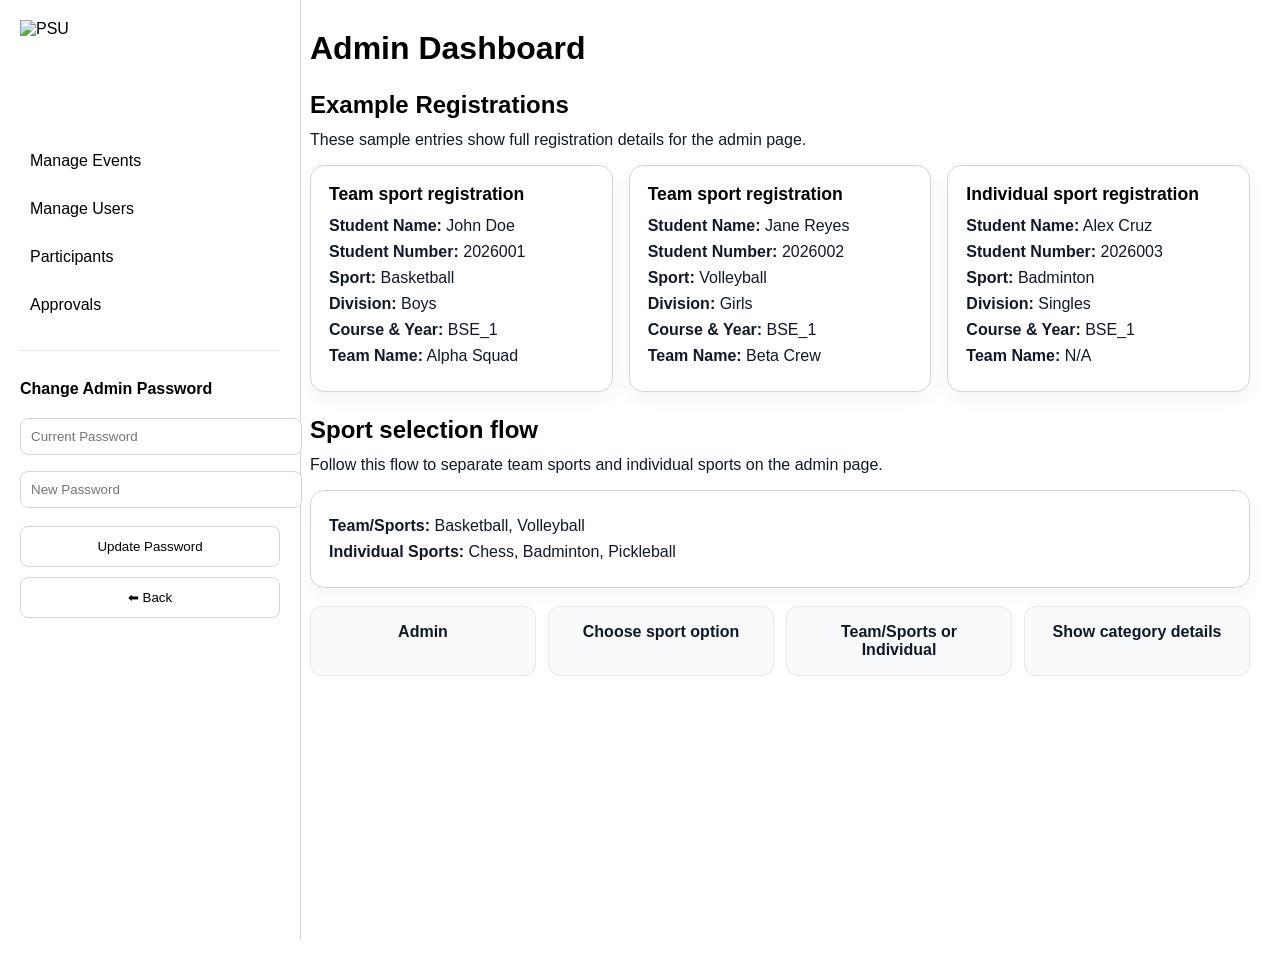
==== intramurals-system/admin-dashboard.html @ 33b6f913 "Enhance admin dashboard with user management and password change features; update login page title a" ====
<!DOCTYPE html>
<html lang="en">
<head>
    <title>Admin Dashboard</title>
    <link rel="stylesheet" href="css/admin-dashboard.css">
</head>
<body>
    <div class="sidebar">
        <img src="pictures/images-removebg-preview.png" alt="PSU" width="100" height="100">

        <a href="manage-events.html">Manage Events</a>
        <a href="manage-users.html">Manage Users</a>
        <a href="participants.html">Participants</a>
        <a href="approvals.html">Approvals</a>

        <div class="settings">
            <h2>Change Admin Password</h2>
            <input type="password" id="currentPass" placeholder="Current Password">
            <input type="password" id="newPass" placeholder="New Password">
            <button onclick="changePassword()">Update Password</button>
        </div>
        <button class="back-btn" onclick="goBack()">⬅ Back</button>
    </div>

    <div class="main-content">
        <h1>Admin Dashboard</h1>

        <section class="examples-section">
            <h2>Example Registrations</h2>
            <p>These sample entries show full registration details for the admin page.</p>
            <div class="example-grid">
                <div class="example-card">
                    <h3>Team sport registration</h3>
                    <p><strong>Student Name:</strong> John Doe</p>
                    <p><strong>Student Number:</strong> 2026001</p>
                    <p><strong>Sport:</strong> Basketball</p>
                    <p><strong>Division:</strong> Boys</p>
                    <p><strong>Course & Year:</strong> BSE_1</p>
                    <p><strong>Team Name:</strong> Alpha Squad</p>
                </div>
                <div class="example-card">
                    <h3>Team sport registration</h3>
                    <p><strong>Student Name:</strong> Jane Reyes</p>
                    <p><strong>Student Number:</strong> 2026002</p>
                    <p><strong>Sport:</strong> Volleyball</p>
                    <p><strong>Division:</strong> Girls</p>
                    <p><strong>Course & Year:</strong> BSE_1</p>
                    <p><strong>Team Name:</strong> Beta Crew</p>
                </div>
                <div class="example-card">
                    <h3>Individual sport registration</h3>
                    <p><strong>Student Name:</strong> Alex Cruz</p>
                    <p><strong>Student Number:</strong> 2026003</p>
                    <p><strong>Sport:</strong> Badminton</p>
                    <p><strong>Division:</strong> Singles</p>
                    <p><strong>Course & Year:</strong> BSE_1</p>
                    <p><strong>Team Name:</strong> N/A</p>
                </div>
            </div>
        </section>

        <section class="flow-section">
            <h2>Sport selection flow</h2>
            <p>Follow this flow to separate team sports and individual sports on the admin page.</p>
            <div class="flow-card">
                <p><strong>Team/Sports:</strong> Basketball, Volleyball</p>
                <p><strong>Individual Sports:</strong> Chess, Badminton, Pickleball</p>
            </div>
            <div class="flow-chart">
                <div class="flow-step">Admin</div>
                <div class="flow-step">Choose sport option</div>
                <div class="flow-step">Team/Sports or Individual</div>
                <div class="flow-step">Show category details</div>
            </div>
        </section>
    </div>

    <script src="js/admin.js"></script>
</body>
</html>
---- intramurals-system/css/admin-dashboard.css ----
body {
    margin: 0;
    font-family: Arial, sans-serif;
    background: #ffffff;
    color: #000000;
}

.sidebar {
    width: 260px;
    height: 100vh;
    background: #ffffff;
    color: #000000;
    padding: 20px;
    position: fixed;
    border-right: 1px solid #d1d5db;
}

.sidebar img {
    display: block;
    margin-bottom: 20px;
}

.sidebar a {
    display: block;
    color: #000000;
    text-decoration: none;
    padding: 12px 10px;
    margin: 6px 0;
    border-radius: 8px;
    transition: background 0.2s ease;
}

.sidebar a:hover {
    background: #f3f4f6;
}

.settings {
    margin-top: 24px;
    padding-top: 16px;
    border-top: 1px solid #e5e7eb;
}

.settings h2 {
    font-size: 1rem;
    margin-bottom: 12px;
}

.settings input {
    width: 100%;
    padding: 10px;
    margin: 8px 0;
    border: 1px solid #d1d5db;
    border-radius: 8px;
    background: #ffffff;
    color: #000000;
}

.settings button,
.back-btn {
    width: 100%;
    padding: 12px;
    margin-top: 10px;
    border: 1px solid #d1d5db;
    border-radius: 8px;
    background: #ffffff;
    color: #000000;
    cursor: pointer;
    transition: background 0.2s ease;
}

.settings button:hover,
.back-btn:hover {
    background: #f3f4f6;
}

.main-content {
    margin-left: 280px;
    padding: 30px;
    min-height: 100vh;
    background: #ffffff;
    color: #000000;
}

.main-content h1 {
    margin-top: 0;
    font-size: 2rem;
}

.examples-section,
.flow-section {
    margin-top: 24px;
}

.examples-section h2,
.flow-section h2 {
    font-size: 1.5rem;
    margin-bottom: 12px;
}

.examples-section p,
.flow-section p {
    margin: 0 0 16px;
    color: #111827;
}

.example-grid {
    display: grid;
    grid-template-columns: repeat(auto-fit, minmax(260px, 1fr));
    gap: 16px;
}

.example-card,
.flow-card {
    background: #ffffff;
    border: 1px solid #d1d5db;
    border-radius: 14px;
    padding: 18px;
    box-shadow: 0 8px 20px rgba(0, 0, 0, 0.04);
}

.example-card h3 {
    margin-top: 0;
    margin-bottom: 12px;
    font-size: 1.1rem;
}

.example-card p,
.flow-card p {
    margin: 8px 0;
    color: #111827;
}

.flow-chart {
    display: grid;
    grid-template-columns: repeat(4, 1fr);
    gap: 12px;
    margin-top: 18px;
}

.flow-step {
    background: #f9fafb;
    border: 1px solid #e5e7eb;
    border-radius: 12px;
    padding: 16px;
    text-align: center;
    color: #111827;
    font-weight: 600;
}

.example-note {
    margin: 16px 0 0;
    color: #000000;
    background: #f9fafb;
    padding: 10px 12px;
    border-radius: 6px;
    border: 1px solid #d1d5db;
    font-size: 0.95rem;
}
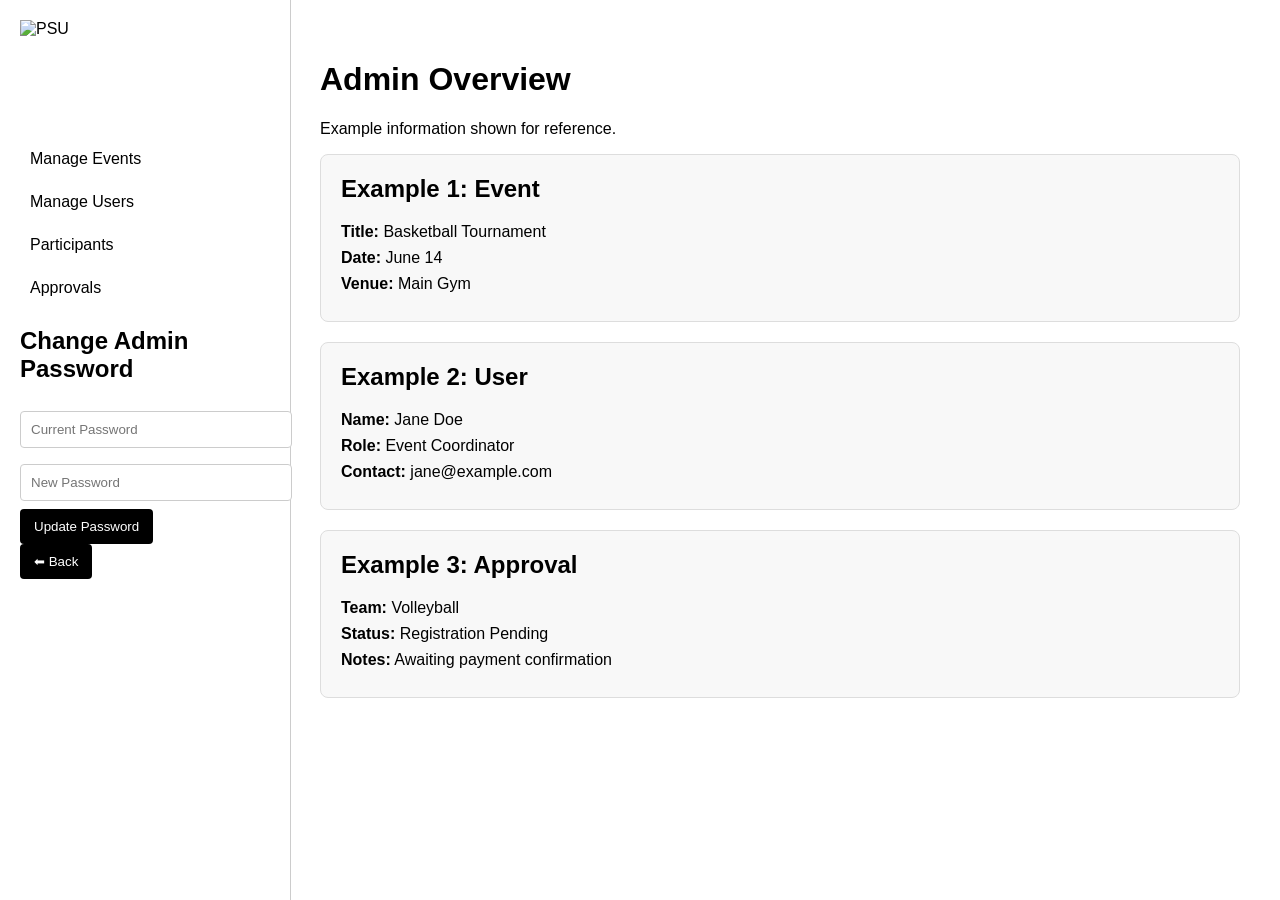
==== commit 043fc60d: "Add admin overview section and enhance sidebar styles" ====
--- a/intramurals-system/admin-dashboard.html
+++ b/intramurals-system/admin-dashboard.html
@@ -6,75 +6,74 @@
 </head>
 <body>
     <div class="sidebar">
-        <img src="pictures/images-removebg-preview.png" alt="PSU" width="100" height="100">
+        <img src="pictures/images-removebg-preview.png" alt="PSU" width="100"height="100"> 
 
-        <a href="manage-events.html">Manage Events</a>
-        <a href="manage-users.html">Manage Users</a>
-        <a href="participants.html">Participants</a>
-        <a href="approvals.html">Approvals</a>
+        
 
-        <div class="settings">
-            <h2>Change Admin Password</h2>
-            <input type="password" id="currentPass" placeholder="Current Password">
-            <input type="password" id="newPass" placeholder="New Password">
-            <button onclick="changePassword()">Update Password</button>
-        </div>
-        <button class="back-btn" onclick="goBack()">⬅ Back</button>
+<a href="manage-events.html">
+Manage Events
+</a>
+
+<a href="manage-users.html">
+Manage Users
+</a>
+
+<a href="participants.html">
+Participants
+</a>
+
+<a href="approvals.html">
+Approvals
+</a>
+
+<div class="settings">
+
+<h2>Change Admin Password</h2>
+
+<input type="password"
+       id="currentPass"
+       placeholder="Current Password">
+
+<input type="password"
+       id="newPass"
+       placeholder="New Password">
+
+<button onclick="changePassword()">
+    Update Password
+</button>
+
+</div>
+<button class="back-btn" onclick="goBack()">
+⬅ Back
+</button>
+</div>
+
+<div class="content">
+    <h1>Admin Overview</h1>
+    <p>Example information shown for reference.</p>
+
+    <div class="info-card">
+        <h2>Example 1: Event</h2>
+        <p><strong>Title:</strong> Basketball Tournament</p>
+        <p><strong>Date:</strong> June 14</p>
+        <p><strong>Venue:</strong> Main Gym</p>
     </div>
 
-    <div class="main-content">
-        <h1>Admin Dashboard</h1>
-
-        <section class="examples-section">
-            <h2>Example Registrations</h2>
-            <p>These sample entries show full registration details for the admin page.</p>
-            <div class="example-grid">
-                <div class="example-card">
-                    <h3>Team sport registration</h3>
-                    <p><strong>Student Name:</strong> John Doe</p>
-                    <p><strong>Student Number:</strong> 2026001</p>
-                    <p><strong>Sport:</strong> Basketball</p>
-                    <p><strong>Division:</strong> Boys</p>
-                    <p><strong>Course & Year:</strong> BSE_1</p>
-                    <p><strong>Team Name:</strong> Alpha Squad</p>
-                </div>
-                <div class="example-card">
-                    <h3>Team sport registration</h3>
-                    <p><strong>Student Name:</strong> Jane Reyes</p>
-                    <p><strong>Student Number:</strong> 2026002</p>
-                    <p><strong>Sport:</strong> Volleyball</p>
-                    <p><strong>Division:</strong> Girls</p>
-                    <p><strong>Course & Year:</strong> BSE_1</p>
-                    <p><strong>Team Name:</strong> Beta Crew</p>
-                </div>
-                <div class="example-card">
-                    <h3>Individual sport registration</h3>
-                    <p><strong>Student Name:</strong> Alex Cruz</p>
-                    <p><strong>Student Number:</strong> 2026003</p>
-                    <p><strong>Sport:</strong> Badminton</p>
-                    <p><strong>Division:</strong> Singles</p>
-                    <p><strong>Course & Year:</strong> BSE_1</p>
-                    <p><strong>Team Name:</strong> N/A</p>
-                </div>
-            </div>
-        </section>
-
-        <section class="flow-section">
-            <h2>Sport selection flow</h2>
-            <p>Follow this flow to separate team sports and individual sports on the admin page.</p>
-            <div class="flow-card">
-                <p><strong>Team/Sports:</strong> Basketball, Volleyball</p>
-                <p><strong>Individual Sports:</strong> Chess, Badminton, Pickleball</p>
-            </div>
-            <div class="flow-chart">
-                <div class="flow-step">Admin</div>
-                <div class="flow-step">Choose sport option</div>
-                <div class="flow-step">Team/Sports or Individual</div>
-                <div class="flow-step">Show category details</div>
-            </div>
-        </section>
+    <div class="info-card">
+        <h2>Example 2: User</h2>
+        <p><strong>Name:</strong> Jane Doe</p>
+        <p><strong>Role:</strong> Event Coordinator</p>
+        <p><strong>Contact:</strong> jane@example.com</p>
     </div>
 
-    <script src="js/admin.js"></script>
+    <div class="info-card">
+        <h2>Example 3: Approval</h2>
+        <p><strong>Team:</strong> Volleyball</p>
+        <p><strong>Status:</strong> Registration Pending</p>
+        <p><strong>Notes:</strong> Awaiting payment confirmation</p>
+    </div>
+</div>
+
+<script src="js/admin.js"></script>
 </body>
 </html>
--- a/intramurals-system/css/admin-dashboard.css
+++ b/intramurals-system/css/admin-dashboard.css
@@ -1,18 +1,19 @@
+
 body {
     margin: 0;
     font-family: Arial, sans-serif;
-    background: #ffffff;
-    color: #000000;
+    background: white;
+    color: black;
 }
 
 .sidebar {
-    width: 260px;
+    width: 250px;
     height: 100vh;
     background: #ffffff;
-    color: #000000;
+    color: black;
     padding: 20px;
     position: fixed;
-    border-right: 1px solid #d1d5db;
+    border-right: 1px solid #ccc;
 }
 
 .sidebar img {
@@ -22,137 +23,63 @@
 
 .sidebar a {
     display: block;
-    color: #000000;
+    color: black;
     text-decoration: none;
-    padding: 12px 10px;
-    margin: 6px 0;
-    border-radius: 8px;
-    transition: background 0.2s ease;
+    padding: 10px;
+    margin: 5px 0;
+    border-radius: 4px;
 }
 
 .sidebar a:hover {
-    background: #f3f4f6;
+    background: #f0f0f0;
 }
 
 .settings {
-    margin-top: 24px;
-    padding-top: 16px;
-    border-top: 1px solid #e5e7eb;
-}
-
-.settings h2 {
-    font-size: 1rem;
-    margin-bottom: 12px;
+    margin-top: 20px;
 }
 
 .settings input {
     width: 100%;
     padding: 10px;
     margin: 8px 0;
-    border: 1px solid #d1d5db;
-    border-radius: 8px;
-    background: #ffffff;
-    color: #000000;
+    border: 1px solid #ccc;
+    border-radius: 4px;
+    color: black;
+    background: #fff;
 }
 
 .settings button,
 .back-btn {
-    width: 100%;
-    padding: 12px;
-    margin-top: 10px;
-    border: 1px solid #d1d5db;
-    border-radius: 8px;
-    background: #ffffff;
-    color: #000000;
+    background: #000;
+    color: #fff;
+    border: none;
+    padding: 10px 14px;
+    border-radius: 4px;
     cursor: pointer;
-    transition: background 0.2s ease;
 }
 
 .settings button:hover,
 .back-btn:hover {
-    background: #f3f4f6;
+    opacity: 0.9;
 }
 
-.main-content {
+.content {
     margin-left: 280px;
-    padding: 30px;
-    min-height: 100vh;
-    background: #ffffff;
-    color: #000000;
+    padding: 40px;
 }
 
-.main-content h1 {
-    margin-top: 0;
-    font-size: 2rem;
+.info-card {
+    background: #f8f8f8;
+    border: 1px solid #ddd;
+    border-radius: 8px;
+    padding: 20px;
+    margin-bottom: 20px;
 }
 
-.examples-section,
-.flow-section {
-    margin-top: 24px;
+.info-card h2 {
+    margin-top: 0;
 }
 
-.examples-section h2,
-.flow-section h2 {
-    font-size: 1.5rem;
-    margin-bottom: 12px;
+.info-card p {
+    margin: 8px 0;
 }
-
-.examples-section p,
-.flow-section p {
-    margin: 0 0 16px;
-    color: #111827;
-}
-
-.example-grid {
-    display: grid;
-    grid-template-columns: repeat(auto-fit, minmax(260px, 1fr));
-    gap: 16px;
-}
-
-.example-card,
-.flow-card {
-    background: #ffffff;
-    border: 1px solid #d1d5db;
-    border-radius: 14px;
-    padding: 18px;
-    box-shadow: 0 8px 20px rgba(0, 0, 0, 0.04);
-}
-
-.example-card h3 {
-    margin-top: 0;
-    margin-bottom: 12px;
-    font-size: 1.1rem;
-}
-
-.example-card p,
-.flow-card p {
-    margin: 8px 0;
-    color: #111827;
-}
-
-.flow-chart {
-    display: grid;
-    grid-template-columns: repeat(4, 1fr);
-    gap: 12px;
-    margin-top: 18px;
-}
-
-.flow-step {
-    background: #f9fafb;
-    border: 1px solid #e5e7eb;
-    border-radius: 12px;
-    padding: 16px;
-    text-align: center;
-    color: #111827;
-    font-weight: 600;
-}
-
-.example-note {
-    margin: 16px 0 0;
-    color: #000000;
-    background: #f9fafb;
-    padding: 10px 12px;
-    border-radius: 6px;
-    border: 1px solid #d1d5db;
-    font-size: 0.95rem;
-}
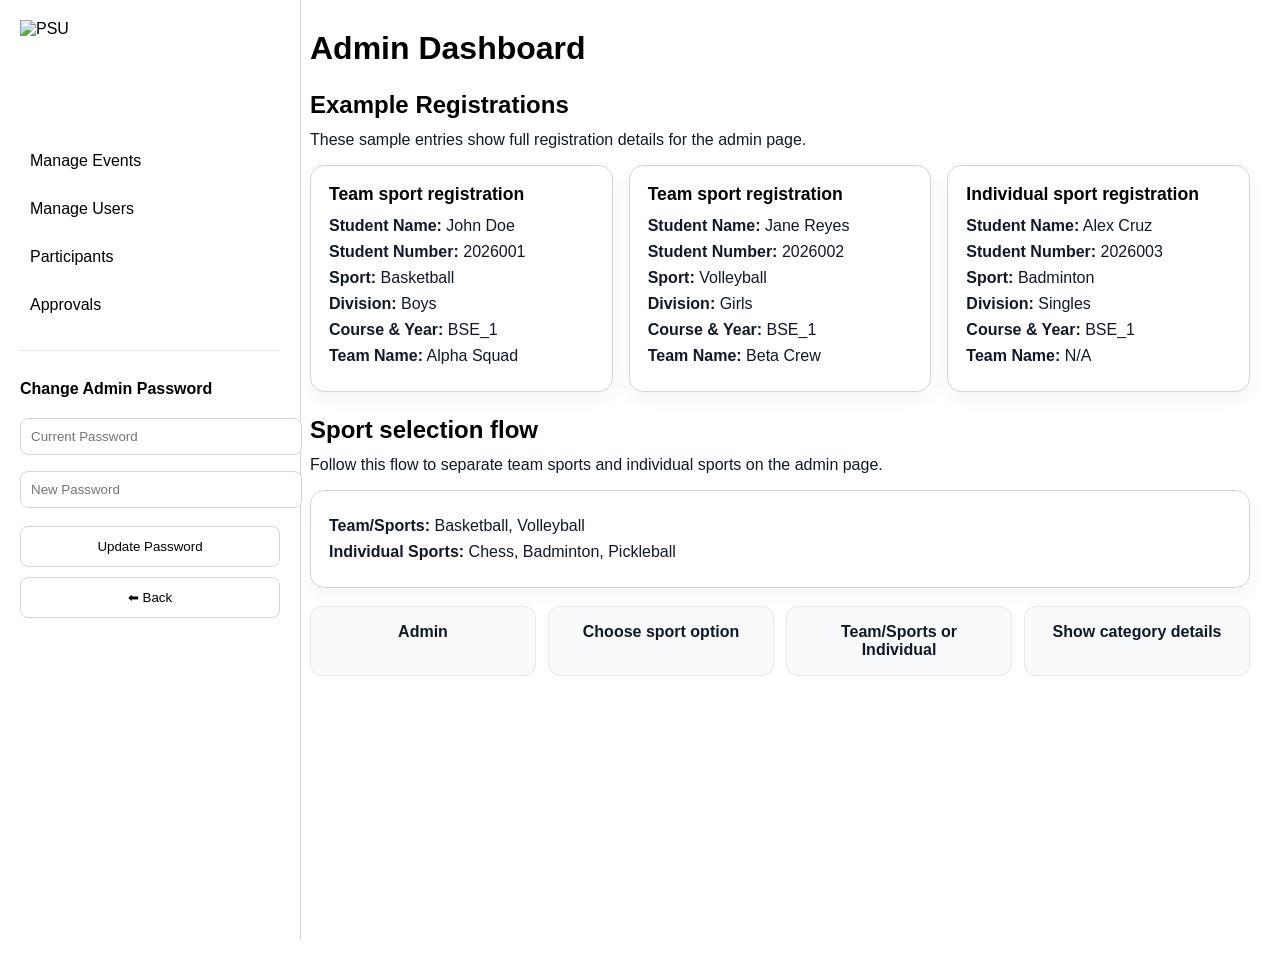
==== commit c23f3433: "merge conflict" ====
--- a/intramurals-system/admin-dashboard.html
+++ b/intramurals-system/admin-dashboard.html
@@ -6,74 +6,75 @@
 </head>
 <body>
     <div class="sidebar">
-        <img src="pictures/images-removebg-preview.png" alt="PSU" width="100"height="100"> 
+        <img src="pictures/images-removebg-preview.png" alt="PSU" width="100" height="100">
 
-        
+        <a href="manage-events.html">Manage Events</a>
+        <a href="manage-users.html">Manage Users</a>
+        <a href="participants.html">Participants</a>
+        <a href="approvals.html">Approvals</a>
 
-<a href="manage-events.html">
-Manage Events
-</a>
-
-<a href="manage-users.html">
-Manage Users
-</a>
-
-<a href="participants.html">
-Participants
-</a>
-
-<a href="approvals.html">
-Approvals
-</a>
-
-<div class="settings">
-
-<h2>Change Admin Password</h2>
-
-<input type="password"
-       id="currentPass"
-       placeholder="Current Password">
-
-<input type="password"
-       id="newPass"
-       placeholder="New Password">
-
-<button onclick="changePassword()">
-    Update Password
-</button>
-
-</div>
-<button class="back-btn" onclick="goBack()">
-⬅ Back
-</button>
-</div>
-
-<div class="content">
-    <h1>Admin Overview</h1>
-    <p>Example information shown for reference.</p>
-
-    <div class="info-card">
-        <h2>Example 1: Event</h2>
-        <p><strong>Title:</strong> Basketball Tournament</p>
-        <p><strong>Date:</strong> June 14</p>
-        <p><strong>Venue:</strong> Main Gym</p>
+        <div class="settings">
+            <h2>Change Admin Password</h2>
+            <input type="password" id="currentPass" placeholder="Current Password">
+            <input type="password" id="newPass" placeholder="New Password">
+            <button onclick="changePassword()">Update Password</button>
+        </div>
+        <button class="back-btn" onclick="goBack()">⬅ Back</button>
     </div>
 
-    <div class="info-card">
-        <h2>Example 2: User</h2>
-        <p><strong>Name:</strong> Jane Doe</p>
-        <p><strong>Role:</strong> Event Coordinator</p>
-        <p><strong>Contact:</strong> jane@example.com</p>
+    <div class="main-content">
+        <h1>Admin Dashboard</h1>
+
+        <section class="examples-section">
+            <h2>Example Registrations</h2>
+            <p>These sample entries show full registration details for the admin page.</p>
+            <div class="example-grid">
+                <div class="example-card">
+                    <h3>Team sport registration</h3>
+                    <p><strong>Student Name:</strong> John Doe</p>
+                    <p><strong>Student Number:</strong> 2026001</p>
+                    <p><strong>Sport:</strong> Basketball</p>
+                    <p><strong>Division:</strong> Boys</p>
+                    <p><strong>Course & Year:</strong> BSE_1</p>
+                    <p><strong>Team Name:</strong> Alpha Squad</p>
+                </div>
+                <div class="example-card">
+                    <h3>Team sport registration</h3>
+                    <p><strong>Student Name:</strong> Jane Reyes</p>
+                    <p><strong>Student Number:</strong> 2026002</p>
+                    <p><strong>Sport:</strong> Volleyball</p>
+                    <p><strong>Division:</strong> Girls</p>
+                    <p><strong>Course & Year:</strong> BSE_1</p>
+                    <p><strong>Team Name:</strong> Beta Crew</p>
+                </div>
+                <div class="example-card">
+                    <h3>Individual sport registration</h3>
+                    <p><strong>Student Name:</strong> Alex Cruz</p>
+                    <p><strong>Student Number:</strong> 2026003</p>
+                    <p><strong>Sport:</strong> Badminton</p>
+                    <p><strong>Division:</strong> Singles</p>
+                    <p><strong>Course & Year:</strong> BSE_1</p>
+                    <p><strong>Team Name:</strong> N/A</p>
+                </div>
+            </div>
+        </section>
+
+        <section class="flow-section">
+            <h2>Sport selection flow</h2>
+            <p>Follow this flow to separate team sports and individual sports on the admin page.</p>
+            <div class="flow-card">
+                <p><strong>Team/Sports:</strong> Basketball, Volleyball</p>
+                <p><strong>Individual Sports:</strong> Chess, Badminton, Pickleball</p>
+            </div>
+            <div class="flow-chart">
+                <div class="flow-step">Admin</div>
+                <div class="flow-step">Choose sport option</div>
+                <div class="flow-step">Team/Sports or Individual</div>
+                <div class="flow-step">Show category details</div>
+            </div>
+        </section>
     </div>
 
-    <div class="info-card">
-        <h2>Example 3: Approval</h2>
-        <p><strong>Team:</strong> Volleyball</p>
-        <p><strong>Status:</strong> Registration Pending</p>
-        <p><strong>Notes:</strong> Awaiting payment confirmation</p>
-    </div>
-</div>
-
-<script src="js/admin.js"></script>
+    <script src="js/admin.js"></script>
 </body>
 </html>
--- a/intramurals-system/css/admin-dashboard.css
+++ b/intramurals-system/css/admin-dashboard.css
@@ -1,19 +1,18 @@
-
 body {
     margin: 0;
     font-family: Arial, sans-serif;
-    background: white;
-    color: black;
+    background: #ffffff;
+    color: #000000;
 }
 
 .sidebar {
-    width: 250px;
+    width: 260px;
     height: 100vh;
     background: #ffffff;
-    color: black;
+    color: #000000;
     padding: 20px;
     position: fixed;
-    border-right: 1px solid #ccc;
+    border-right: 1px solid #d1d5db;
 }
 
 .sidebar img {
@@ -23,63 +22,138 @@
 
 .sidebar a {
     display: block;
-    color: black;
+    color: #000000;
     text-decoration: none;
-    padding: 10px;
-    margin: 5px 0;
-    border-radius: 4px;
+    padding: 12px 10px;
+    margin: 6px 0;
+    border-radius: 8px;
+    transition: background 0.2s ease;
 }
 
 .sidebar a:hover {
-    background: #f0f0f0;
+    background: #f3f4f6;
 }
 
 .settings {
-    margin-top: 20px;
+    margin-top: 24px;
+    padding-top: 16px;
+    border-top: 1px solid #e5e7eb;
+}
+
+.settings h2 {
+    font-size: 1rem;
+    margin-bottom: 12px;
 }
 
 .settings input {
     width: 100%;
     padding: 10px;
     margin: 8px 0;
-    border: 1px solid #ccc;
-    border-radius: 4px;
-    color: black;
-    background: #fff;
+    border: 1px solid #d1d5db;
+    border-radius: 8px;
+    background: #ffffff;
+    color: #000000;
 }
 
 .settings button,
 .back-btn {
-    background: #000;
-    color: #fff;
-    border: none;
-    padding: 10px 14px;
-    border-radius: 4px;
+    width: 100%;
+    padding: 12px;
+    margin-top: 10px;
+    border: 1px solid #d1d5db;
+    border-radius: 8px;
+    background: #ffffff;
+    color: #000000;
     cursor: pointer;
+    transition: background 0.2s ease;
 }
 
 .settings button:hover,
 .back-btn:hover {
-    opacity: 0.9;
+    background: #f3f4f6;
 }
 
-.content {
+.main-content {
     margin-left: 280px;
-    padding: 40px;
+    padding: 30px;
+    min-height: 100vh;
+    background: #ffffff;
+    color: #000000;
 }
 
-.info-card {
-    background: #f8f8f8;
-    border: 1px solid #ddd;
-    border-radius: 8px;
-    padding: 20px;
-    margin-bottom: 20px;
+.main-content h1 {
+    margin-top: 0;
+    font-size: 2rem;
 }
 
-.info-card h2 {
-    margin-top: 0;
+.examples-section,
+.flow-section {
+    margin-top: 24px;
 }
 
-.info-card p {
+.examples-section h2,
+.flow-section h2 {
+    font-size: 1.5rem;
+    margin-bottom: 12px;
+}
+
+.examples-section p,
+.flow-section p {
+    margin: 0 0 16px;
+    color: #111827;
+}
+
+.example-grid {
+    display: grid;
+    grid-template-columns: repeat(auto-fit, minmax(260px, 1fr));
+    gap: 16px;
+}
+
+.example-card,
+.flow-card {
+    background: #ffffff;
+    border: 1px solid #d1d5db;
+    border-radius: 14px;
+    padding: 18px;
+    box-shadow: 0 8px 20px rgba(0, 0, 0, 0.04);
+}
+
+.example-card h3 {
+    margin-top: 0;
+    margin-bottom: 12px;
+    font-size: 1.1rem;
+}
+
+.example-card p,
+.flow-card p {
     margin: 8px 0;
+    color: #111827;
 }
+
+.flow-chart {
+    display: grid;
+    grid-template-columns: repeat(4, 1fr);
+    gap: 12px;
+    margin-top: 18px;
+}
+
+.flow-step {
+    background: #f9fafb;
+    border: 1px solid #e5e7eb;
+    border-radius: 12px;
+    padding: 16px;
+    text-align: center;
+    color: #111827;
+    font-weight: 600;
+}
+
+.example-note {
+    margin: 16px 0 0;
+    color: #000000;
+    background: #f9fafb;
+    padding: 10px 12px;
+    border-radius: 6px;
+    border: 1px solid #d1d5db;
+    font-size: 0.95rem;
+}
+>>>>>>> cef9e2a483a44bff249574f8d8f53b498ca8084f
